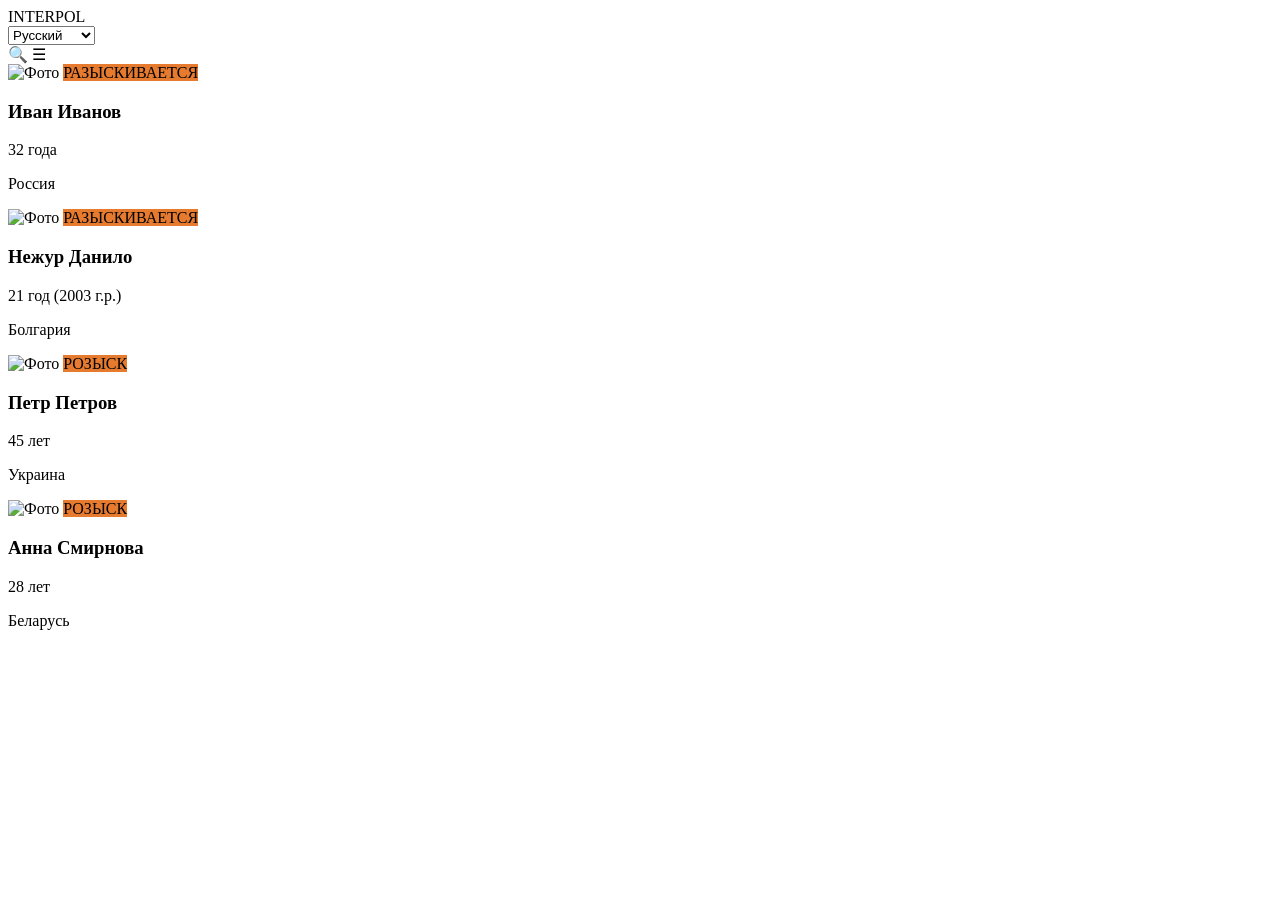
==== index.html @ ed533435 "Add initial HTML structure for Interpol page" ====
<!DOCTYPE html>
<html lang="ru">
<head>
  <meta charset="UTF-8" />
  <meta name="viewport" content="width=device-width, initial-scale=1.0" />
  <title>Interpol – розыск</title>
  <link rel="stylesheet" href="style.css" />
  <!-- Подключение шрифта Inter -->
  <link href="https://fonts.googleapis.com/css2?family=Inter:wght@400;500;600;700&display=swap" rel="stylesheet" />
</head>
<body>

  <!-- Верхняя панель (фиксированная) -->
  <header class="top-bar">
    <div class="logo">
      <!-- СЮДА ДОБАВИТЬ ЛОГОТИП -->
      <span>INTERPOL</span>
    </div>
    <div class="language-selector">
      <select>
        <option>Русский</option>
        <option>English</option>
        <option>Български</option>
      </select>
    </div>
    <div class="icons">
      <span class="icon-search">🔍</span>
      <span class="icon-menu">☰</span>
    </div>
  </header>

  <!-- Сетка карточек -->
  <main class="card-grid">
    <!-- КАРТОЧКА 1 – неактивная (только для вида) -->
    <div class="card inactive">
      <div class="card-image">
        <img src="images/photo_placeholder.jpg" alt="Фото" />
        <!-- Здесь значок розыска (оранжевая метка) -->
        <span class="card-badge" style="background:#E67A2E;">РАЗЫСКИВАЕТСЯ</span>
        <!-- Фото -->
      </div>
      <div class="card-info">
        <h3 class="card-name">Иван Иванов</h3>
        <!-- Имя -->
        <p class="card-age">32 года</p>
        <!-- Возраст -->
        <p class="card-country">Россия</p>
        <!-- Страна -->
      </div>
    </div>

    <!-- КАРТОЧКА 2 – РАБОЧАЯ (кликабельная) - это Данило -->
    <div class="card active" data-target="profile.html">
      <div class="card-image">
        <img src="images/photo_danilo.jpg" alt="Фото" />
        <!-- Фото Данилы -->
        <span class="card-badge" style="background:#E67A2E;">РАЗЫСКИВАЕТСЯ</span>
      </div>
      <div class="card-info">
        <h3 class="card-name">Нежур Данило</h3>
        <!-- Имя -->
        <p class="card-age">21 год (2003 г.р.)</p>
        <!-- Возраст (рассчитано от 2003) -->
        <p class="card-country">Болгария</p>
        <!-- Страна -->
      </div>
    </div>

    <!-- КАРТОЧКА 3 – неактивная -->
    <div class="card inactive">
      <div class="card-image">
        <img src="images/photo_placeholder.jpg" alt="Фото" />
        <span class="card-badge" style="background:#E67A2E;">РОЗЫСК</span>
      </div>
      <div class="card-info">
        <h3 class=
          "card-name">Петр Петров</h3>
        <p class="card-age">45 лет</p>
        <p class="card-country">Украина</p>
      </div>
    </div>

    <!-- КАРТОЧКА 4 – неактивная -->
    <div class="card inactive">
      <div class="card-image">
        <img src="images/photo_placeholder.jpg" alt="Фото" />
        <span class="card-badge" style="background:#E67A2E;">РОЗЫСК</span>
      </div>
      <div class="card-info">
        <h3 class="card-name">Анна Смирнова</h3>
        <p class="card-age">28 лет</p>
        <p class="card-country">Беларусь</p>
      </div>
    </div>

    <!-- Можно добавить ещё карточек по такому же шаблону -->
  </main>

  <script src="script.js"></script>
</body>
</html>
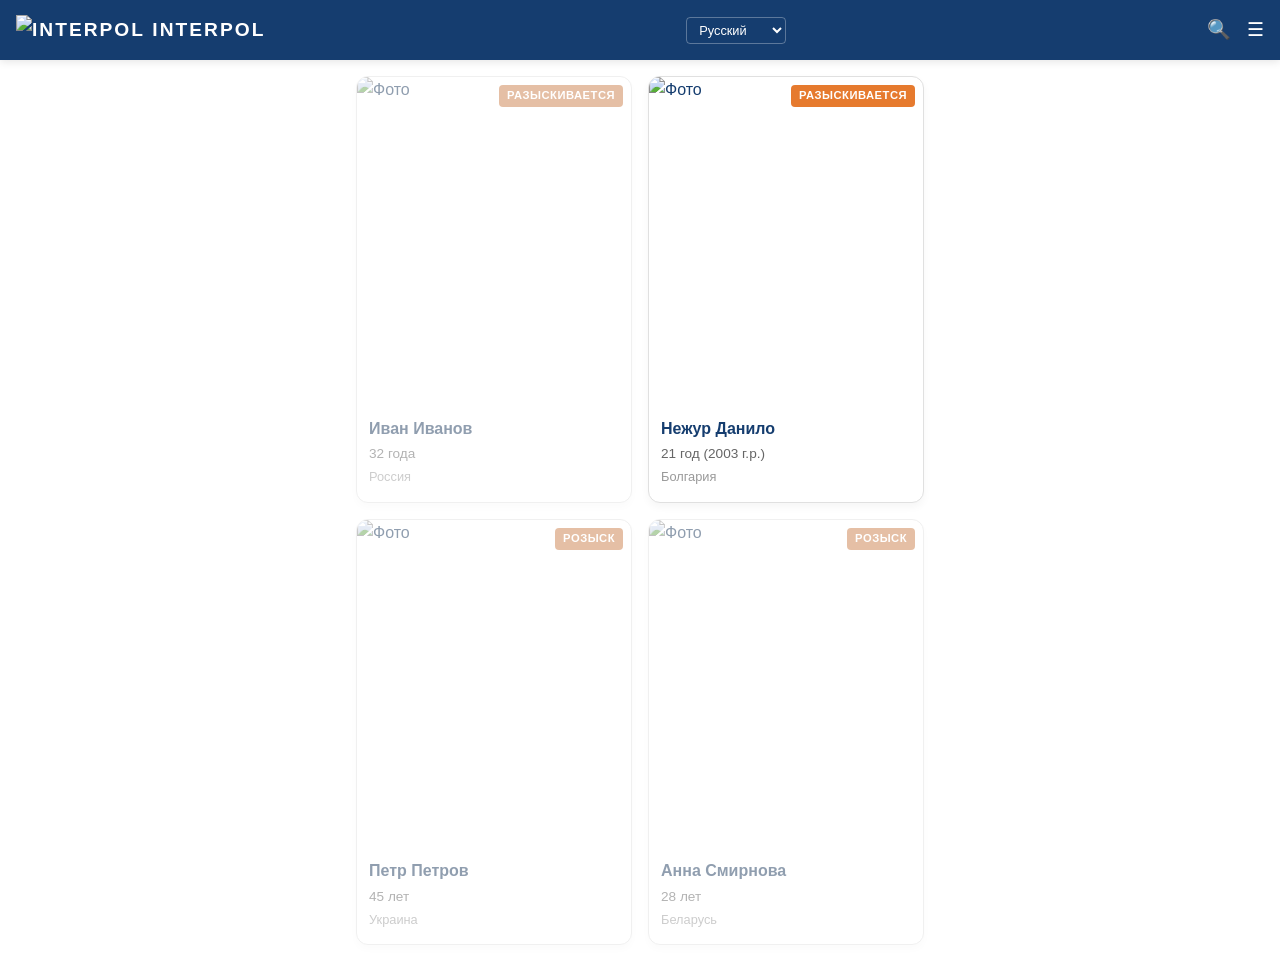
==== commit 68ccbcb1: "Add logo image to the top bar" ====
--- a/index.html
+++ b/index.html
@@ -13,7 +13,8 @@
   <!-- Верхняя панель (фиксированная) -->
   <header class="top-bar">
     <div class="logo">
-      <!-- СЮДА ДОБАВИТЬ ЛОГОТИП -->
+     <img src="images/logo.png" alt="INTERPOL" class="logo-img">
+
       <span>INTERPOL</span>
     </div>
     <div class="language-selector">
--- a/style.css
+++ b/style.css
@@ -0,0 +1,275 @@
+/* style.css */
+
+* {
+  margin: 0;
+  padding: 0;
+  box-sizing: border-box;
+}
+
+body {
+  font-family: 'Inter', 'Roboto', 'Open Sans', sans-serif;
+  background-color: #ffffff;
+  color: #153D6F;
+  line-height: 1.6;
+  padding-top: 60px; /* под фиксированную шапку */
+}
+
+/* Фиксированная шапка */
+.top-bar {
+  position: fixed;
+  top: 0;
+  left: 0;
+  width: 100%;
+  height: 60px;
+  background: #153D6F;
+  display: flex;
+  align-items: center;
+  justify-content: space-between;
+  padding: 0 16px;
+  z-index: 1000;
+  box-shadow: 0 2px 8px rgba(0,0,0,0.1);
+}
+
+.logo {
+  color: #ffffff;
+  font-weight: 700;
+  font-size: 1.2rem;
+  letter-spacing: 2px;
+}
+.logo img { /* если захочешь логотип картинкой */
+  height: 30px;
+}
+
+.language-selector select {
+  background: transparent;
+  color: #fff;
+  border: 1px solid rgba(255,255,255,0.3);
+  border-radius: 4px;
+  padding: 4px 8px;
+  font-size: 0.8rem;
+}
+.language-selector option {
+  color: #153D6F;
+}
+
+.icons {
+  display: flex;
+  gap: 16px;
+}
+.icon-search, .icon-menu {
+  color: #fff;
+  font-size: 1.2rem;
+  cursor: pointer;
+}
+
+/* Сетка карточек */
+.card-grid {
+  display: grid;
+  grid-template-columns: repeat(2, 1fr);
+  gap: 16px;
+  padding: 16px;
+  max-width: 600px;
+  margin: 0 auto;
+}
+
+.card {
+  background: #fff;
+  border: 1px solid #e0e0e0;
+  border-radius: 12px;
+  overflow: hidden;
+  box-shadow: 0 4px 8px rgba(0,0,0,0.04);
+  transition: transform 0.2s;
+}
+
+.card.inactive {
+  opacity: 0.5;
+  filter: grayscale(0.3);
+  pointer-events: none; /* неактивные не кликаются */
+}
+
+.card.active {
+  cursor: pointer;
+}
+.card.active:hover {
+  transform: scale(1.02);
+}
+
+.card-image {
+  position: relative;
+  width: 100%;
+  aspect-ratio: 1 / 1.2; /* примерно 3:4 */
+  overflow: hidden;
+}
+.card-image img {
+  width: 100%;
+  height: 100%;
+  object-fit: cover;
+}
+
+.card-badge {
+  position: absolute;
+  top: 8px;
+  right: 8px;
+  background: #E67A2E;
+  color: #fff;
+  font-size: 0.7rem;
+  font-weight: 600;
+  padding: 2px 8px;
+  border-radius: 4px;
+  text-transform: uppercase;
+  letter-spacing: 0.5px;
+}
+
+.card-info {
+  padding: 10px 12px 14px;
+}
+
+.card-name {
+  font-size: 1rem;
+  font-weight: 600;
+  margin-bottom: 2px;
+}
+.card-age {
+  font-size: 0.85rem;
+  color: #666;
+  margin-bottom: 2px;
+}
+.card-country {
+  font-size: 0.8rem;
+  color: #999;
+}
+
+/* ---------- СТРАНИЦА ПРОФИЛЯ ---------- */
+
+.profile-header {
+  padding: 16px;
+  background: #153D6F;
+  color: #fff;
+  margin-top: -16px; /* чтобы шапка не мешала */
+  padding-top: 24px;
+}
+.back-arrow {
+  display: inline-block;
+  color: #fff;
+  text-decoration: none;
+  font-size: 0.9rem;
+  margin-bottom: 12px;
+  opacity: 0.8;
+}
+.back-arrow:hover {
+  opacity: 1;
+}
+
+.profile-name {
+  font-size: 1.6rem;
+  font-weight: 700;
+  margin-bottom: 8px;
+}
+
+.status-row {
+  display: flex;
+  align-items: center;
+  gap: 12px;
+  margin-top: 4px;
+}
+
+.status-badge {
+  background: #E67A2E;
+  color: #fff;
+  padding: 4px 14px;
+  border-radius: 20px;
+  font-weight: 600;
+  font-size: 0.8rem;
+  text-transform: uppercase;
+  letter-spacing: 0.5px;
+}
+
+.status-country {
+  font-size: 0.9rem;
+  opacity: 0.9;
+}
+
+.profile-photo {
+  width: 100%;
+  max-width: 500px;
+  margin: 16px auto;
+  padding: 0 16px;
+}
+.profile-photo img {
+  width: 100%;
+  border-radius: 12px;
+  box-shadow: 0 4px 12px rgba(0,0,0,0.1);
+}
+
+/* Идентификационные данные */
+.id-section, .info-section, .extra-photos {
+  padding: 0 16px;
+  margin: 24px auto;
+  max-width: 600px;
+}
+
+.id-section h2, .info-section h2, .extra-photos h2 {
+  font-size: 1.3rem;
+  font-weight: 600;
+  margin-bottom: 16px;
+  border-bottom: 2px solid #E67A2E;
+  display: inline-block;
+  padding-bottom: 4px;
+}
+
+.id-list {
+  border-top: 1px solid #e0e0e0;
+}
+
+.id-row {
+  display: flex;
+  justify-content: space-between;
+  padding: 10px 0;
+  border-bottom: 1px solid #f0f0f0;
+}
+
+.id-label {
+  font-weight: 500;
+  color: #666;
+  font-size: 0.9rem;
+}
+.id-value {
+  font-weight: 500;
+  text-align: right;
+  color: #153D6F;
+  font-size: 0.9rem;
+}
+
+/* Информация */
+.info-text {
+  background: #f9fafb;
+  border-radius: 8px;
+  padding: 16px;
+  font-size: 0.95rem;
+  line-height: 1.7;
+  color: #333;
+}
+
+/* Дополнительные фото */
+.photo-grid {
+  display: grid;
+  grid-template-columns: repeat(3, 1fr);
+  gap: 8px;
+}
+.photo-grid img {
+  width: 100%;
+  aspect-ratio: 1;
+  object-fit: cover;
+  border-radius: 8px;
+}
+
+/* Футер */
+.footer {
+  text-align: center;
+  padding: 24px 16px;
+  color: #aaa;
+  font-size: 0.8rem;
+  border-top: 1px solid #eee;
+  margin-top: 32px;
+}
+}
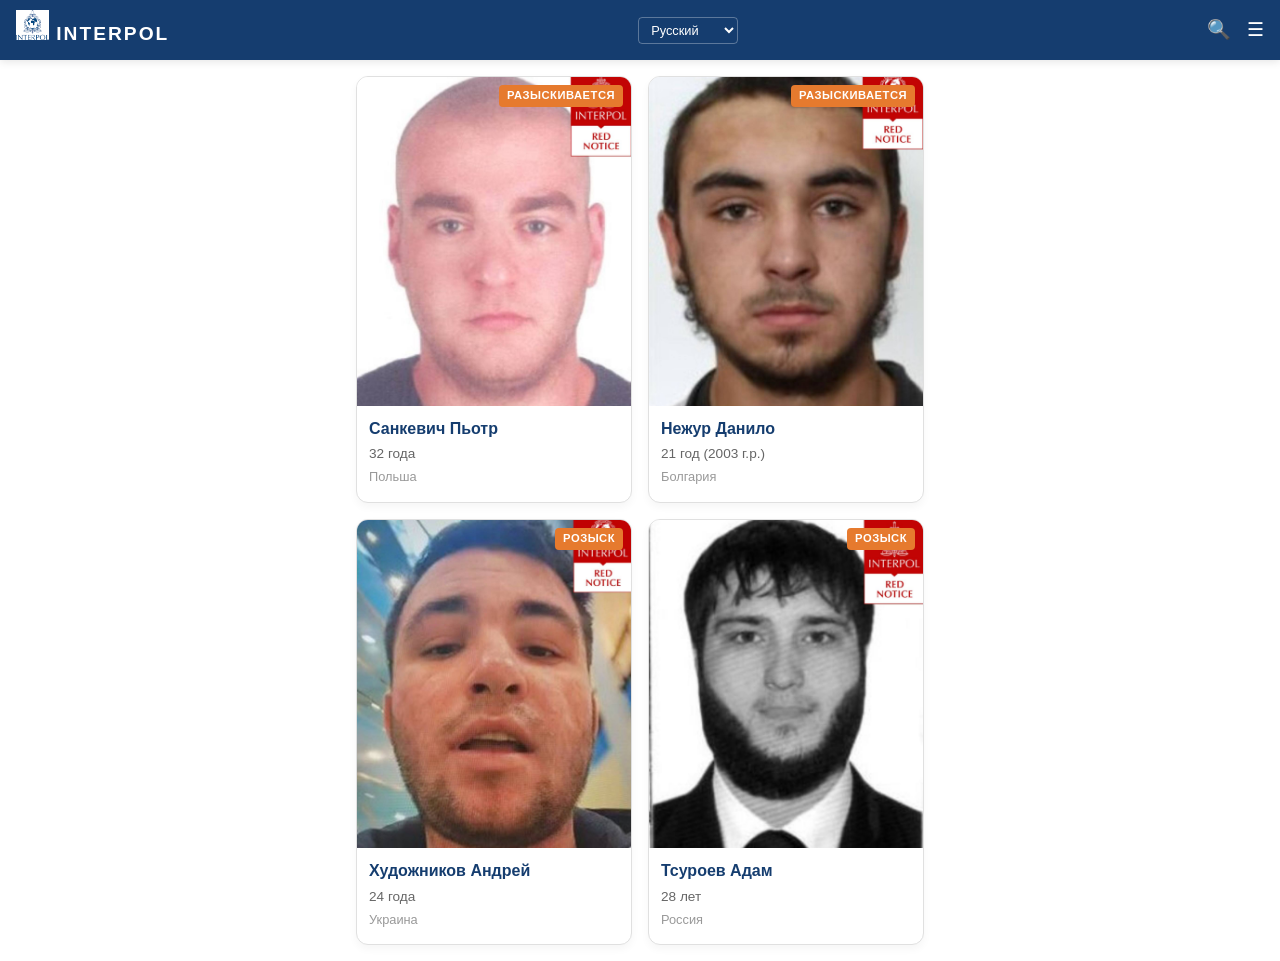
==== commit d08df6b5: "Update card details and images in index.html" ====
--- a/index.html
+++ b/index.html
@@ -33,19 +33,19 @@
   <!-- Сетка карточек -->
   <main class="card-grid">
     <!-- КАРТОЧКА 1 – неактивная (только для вида) -->
-    <div class="card inactive">
+    <div class="card ">
       <div class="card-image">
-        <img src="images/photo_placeholder.jpg" alt="Фото" />
+        <img src="images/sankevich.jpg" alt="Фото" />
         <!-- Здесь значок розыска (оранжевая метка) -->
         <span class="card-badge" style="background:#E67A2E;">РАЗЫСКИВАЕТСЯ</span>
         <!-- Фото -->
       </div>
       <div class="card-info">
-        <h3 class="card-name">Иван Иванов</h3>
+        <h3 class="card-name">Санкевич Пьотр</h3>
         <!-- Имя -->
         <p class="card-age">32 года</p>
         <!-- Возраст -->
-        <p class="card-country">Россия</p>
+        <p class="card-country">Польша</p>
         <!-- Страна -->
       </div>
     </div>
@@ -53,7 +53,7 @@
     <!-- КАРТОЧКА 2 – РАБОЧАЯ (кликабельная) - это Данило -->
     <div class="card active" data-target="profile.html">
       <div class="card-image">
-        <img src="images/photo_danilo.jpg" alt="Фото" />
+        <img src="images/danilo_1.jpg" alt="Фото" />
         <!-- Фото Данилы -->
         <span class="card-badge" style="background:#E67A2E;">РАЗЫСКИВАЕТСЯ</span>
       </div>
@@ -68,29 +68,29 @@
     </div>
 
     <!-- КАРТОЧКА 3 – неактивная -->
-    <div class="card inactive">
+    <div class="card">
       <div class="card-image">
-        <img src="images/photo_placeholder.jpg" alt="Фото" />
+        <img src="images/hudoschniikov.jpg" alt="Фото" />
         <span class="card-badge" style="background:#E67A2E;">РОЗЫСК</span>
       </div>
       <div class="card-info">
         <h3 class=
-          "card-name">Петр Петров</h3>
-        <p class="card-age">45 лет</p>
+          "card-name">Художников Андрей</h3>
+        <p class="card-age">24 года</p>
         <p class="card-country">Украина</p>
       </div>
     </div>
 
     <!-- КАРТОЧКА 4 – неактивная -->
-    <div class="card inactive">
+    <div class="card">
       <div class="card-image">
-        <img src="images/photo_placeholder.jpg" alt="Фото" />
+        <img src="images/tsuroev.jpg" alt="Фото" />
         <span class="card-badge" style="background:#E67A2E;">РОЗЫСК</span>
       </div>
       <div class="card-info">
-        <h3 class="card-name">Анна Смирнова</h3>
+        <h3 class="card-name">Тсуроев Адам</h3>
         <p class="card-age">28 лет</p>
-        <p class="card-country">Беларусь</p>
+        <p class="card-country">Россия</p>
       </div>
     </div>
 
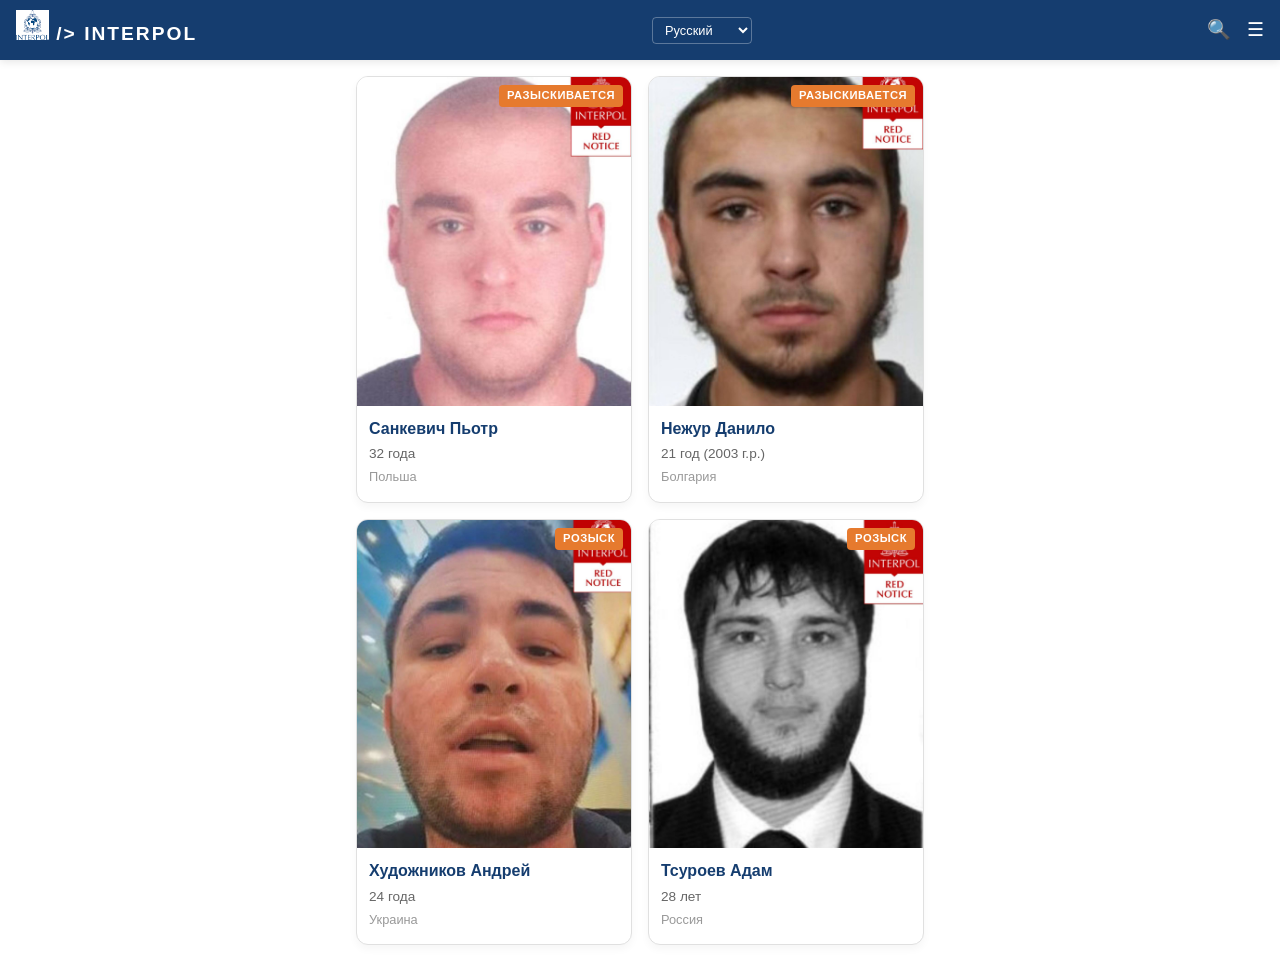
==== commit 34757c08: "Fix HTML syntax for logo image tag" ====
--- a/index.html
+++ b/index.html
@@ -13,7 +13,7 @@
   <!-- Верхняя панель (фиксированная) -->
   <header class="top-bar">
     <div class="logo">
-     <img src="images/logo.png" alt="INTERPOL" class="logo-img">
+     <img src="images/logo.png" alt="INTERPOL" class="logo-img"> />
 
       <span>INTERPOL</span>
     </div>
